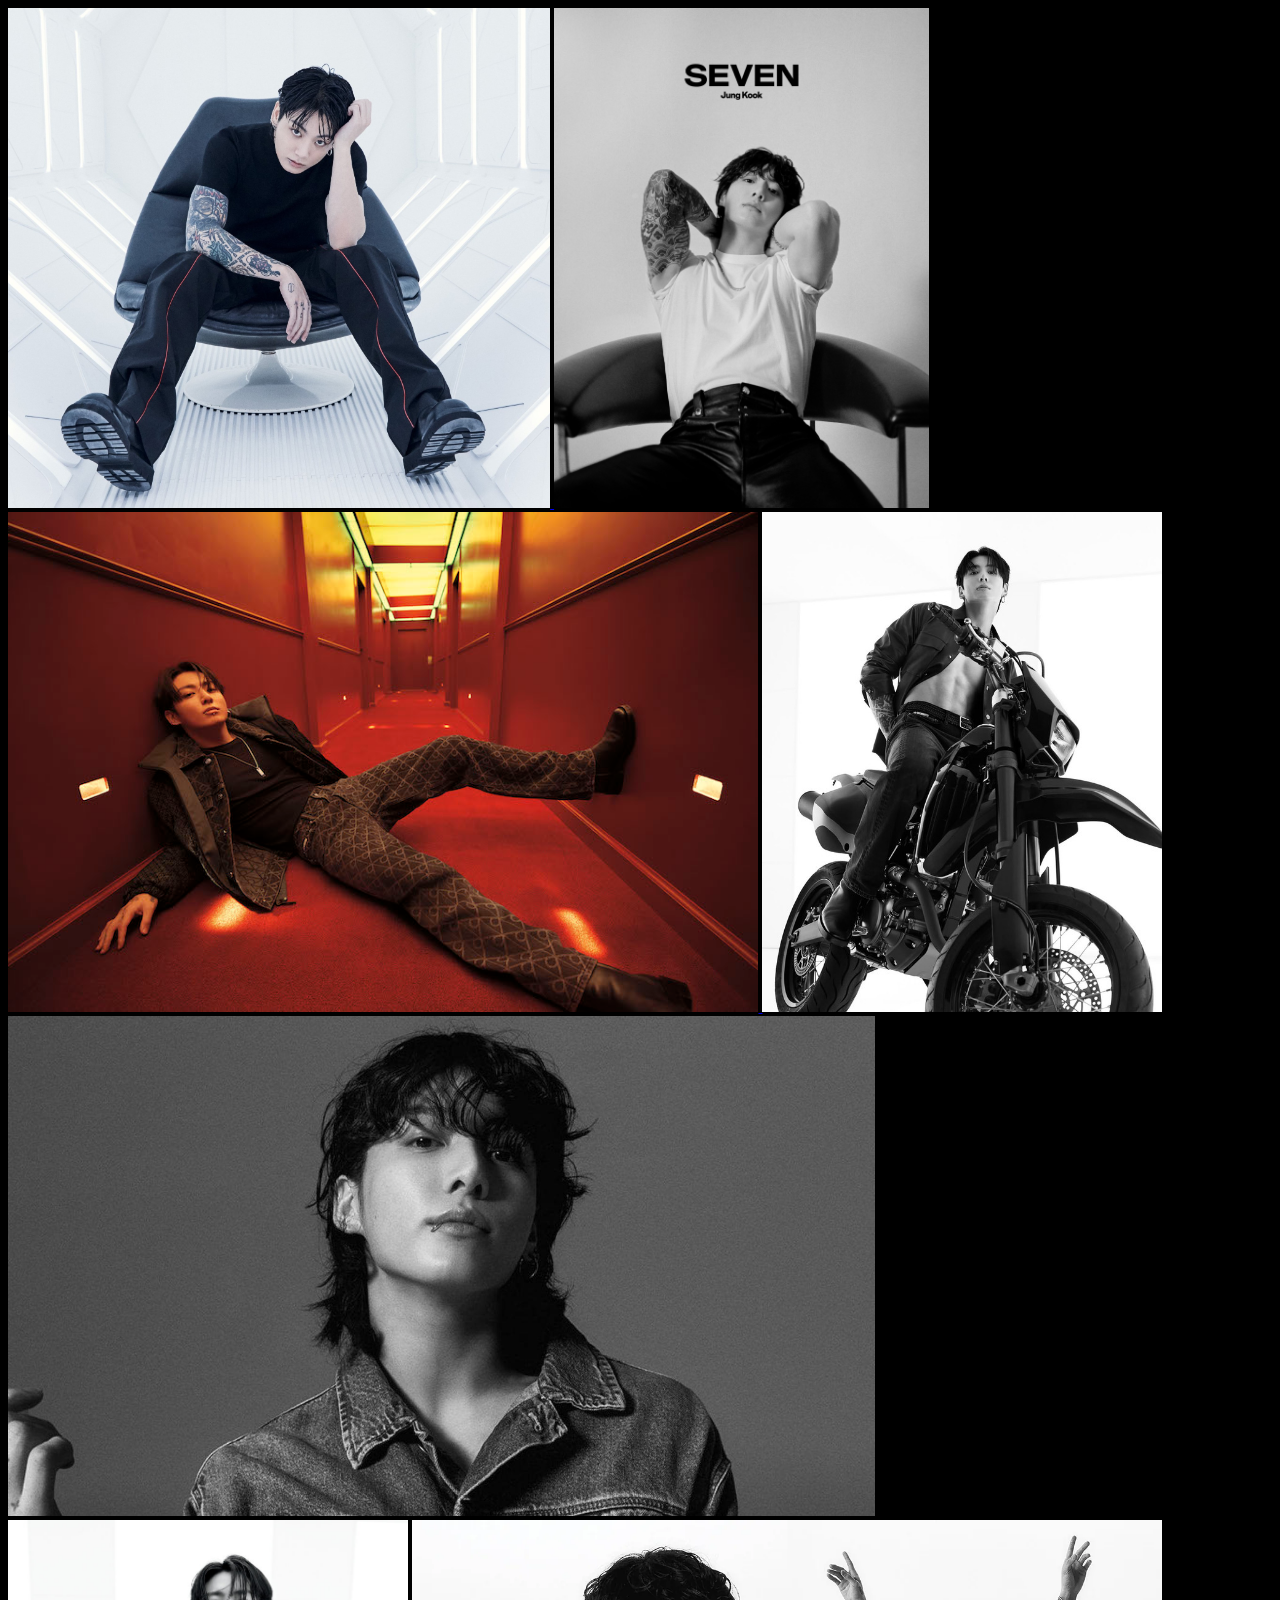
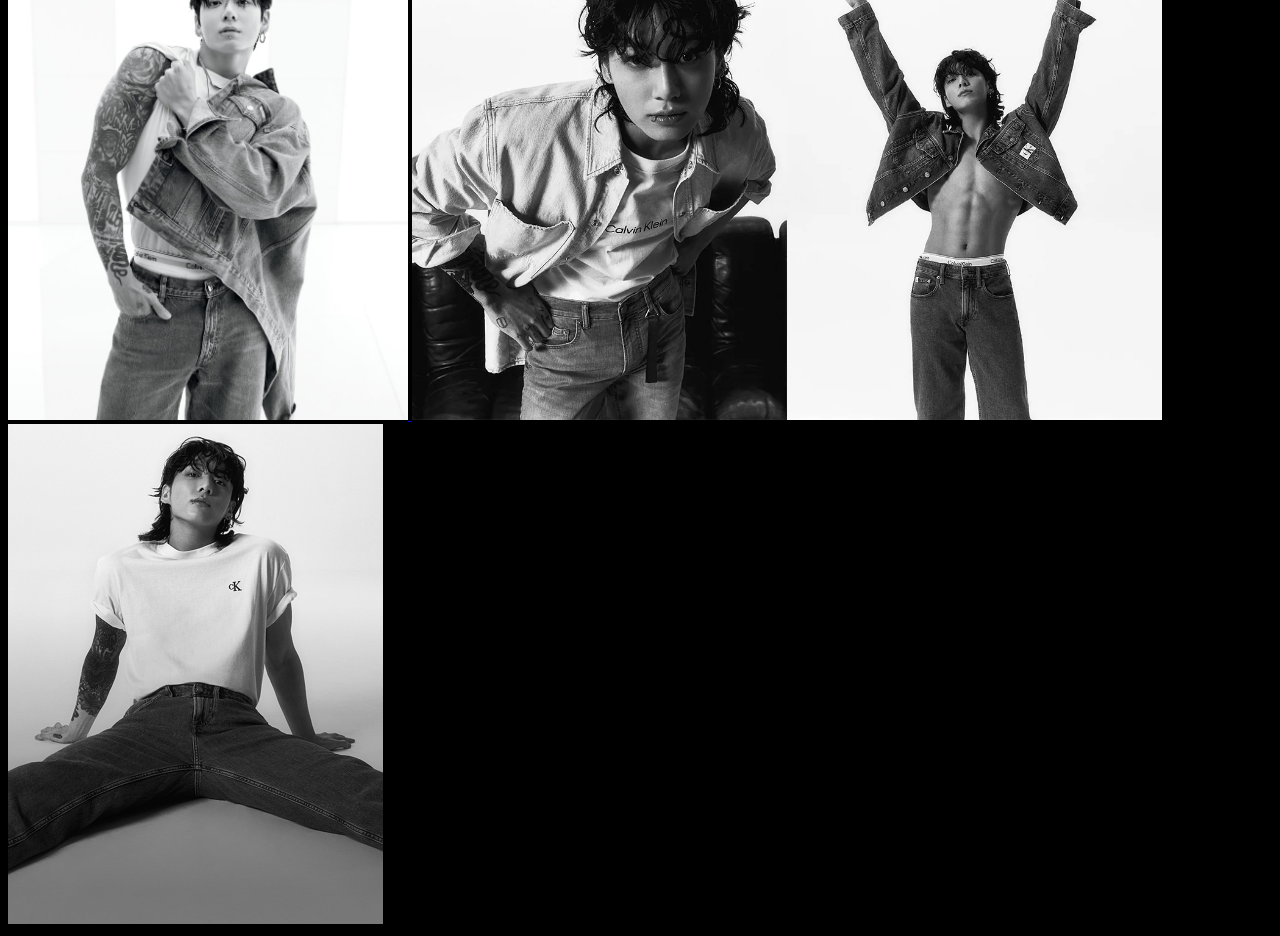
==== Galeria.html @ a13ddfb8 "first commit" ====
<!DOCTYPE html>
<html lang="es">
<head>
    <meta charset="UTF-8">
    <meta name="viewport" content="width=device-width, initial-scale=1.0">
    <title>Junkoong</title>

    <style> 
        body {background-color: rgb(0, 0, 0);}
    </style>
</head>
<body>
    <a href="index.html" target="_blank"> <img src="images/junk.jpeg" alt="aqui va una imagen de kook" width="auto" height="500">
    <a href="index.html" target="_blank"> <img src="images/kook.jpeg" alt="aqui va una imagen de kook" width="auto" height="500">
    <a href="index.html" target="_blank"> <img src="images/jk.jpg" alt="aqui va una imagen de kook" width="auto" height="500">
    <a href="index.html" target="_blank"> <img src="images/kooki.jpeg" alt="aqui va una imagen de kook" width="auto" height="500">
    <a href="index.html" target="_blank"> <img src="images/j.jpg" alt="aqui va una imagen de kook" width="867" height="500">
    <a href="index.html" target="_blank"> <img src="images/jun.jpg" alt="aqui va una imagen de kook" width="auto" height="500">
    <a href="index.html" target="_blank"> <img src="images/ck.jpg" alt="aqui va una imagen de kook" width="auto" height="500">
    <a href="index.html" target="_blank"> <img src="images/koo.jpg" alt="aqui va una imagen de kook" width="auto" height="500">
    </a>
</body>
</body>
</html>
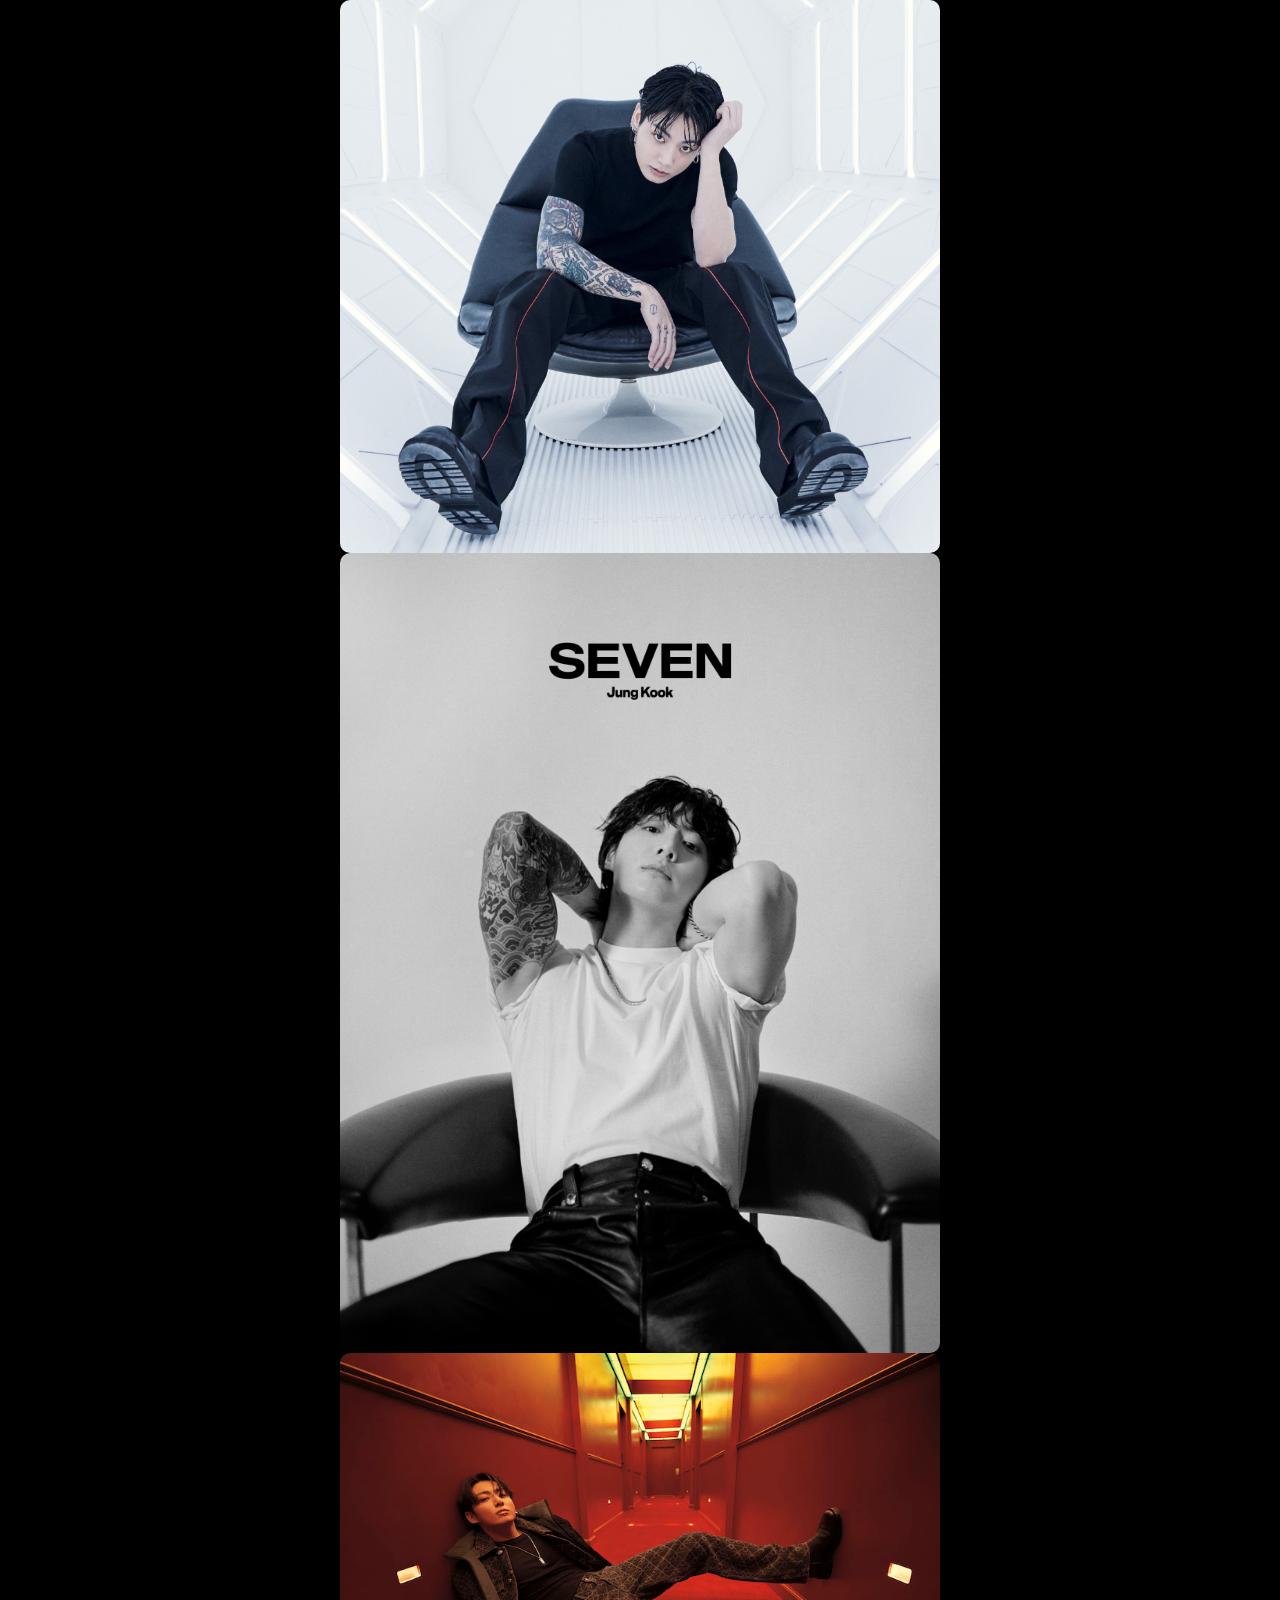
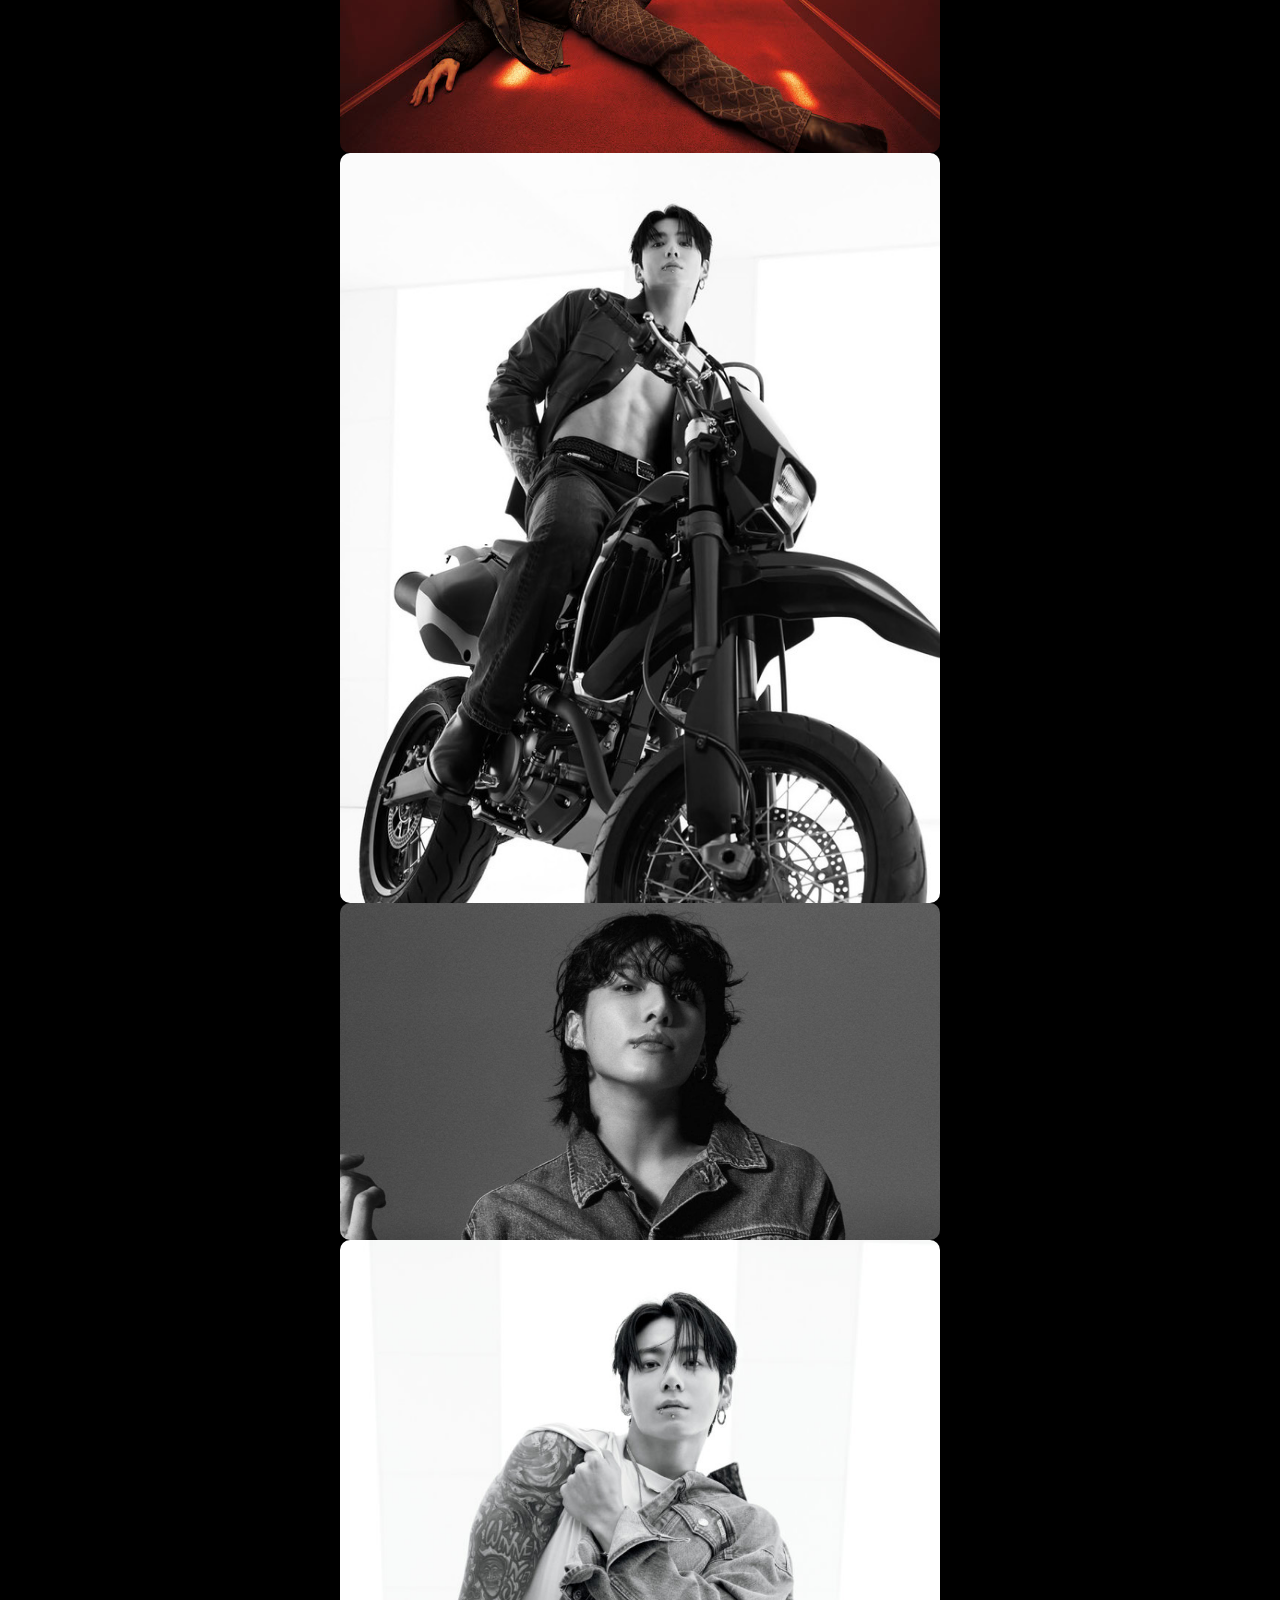
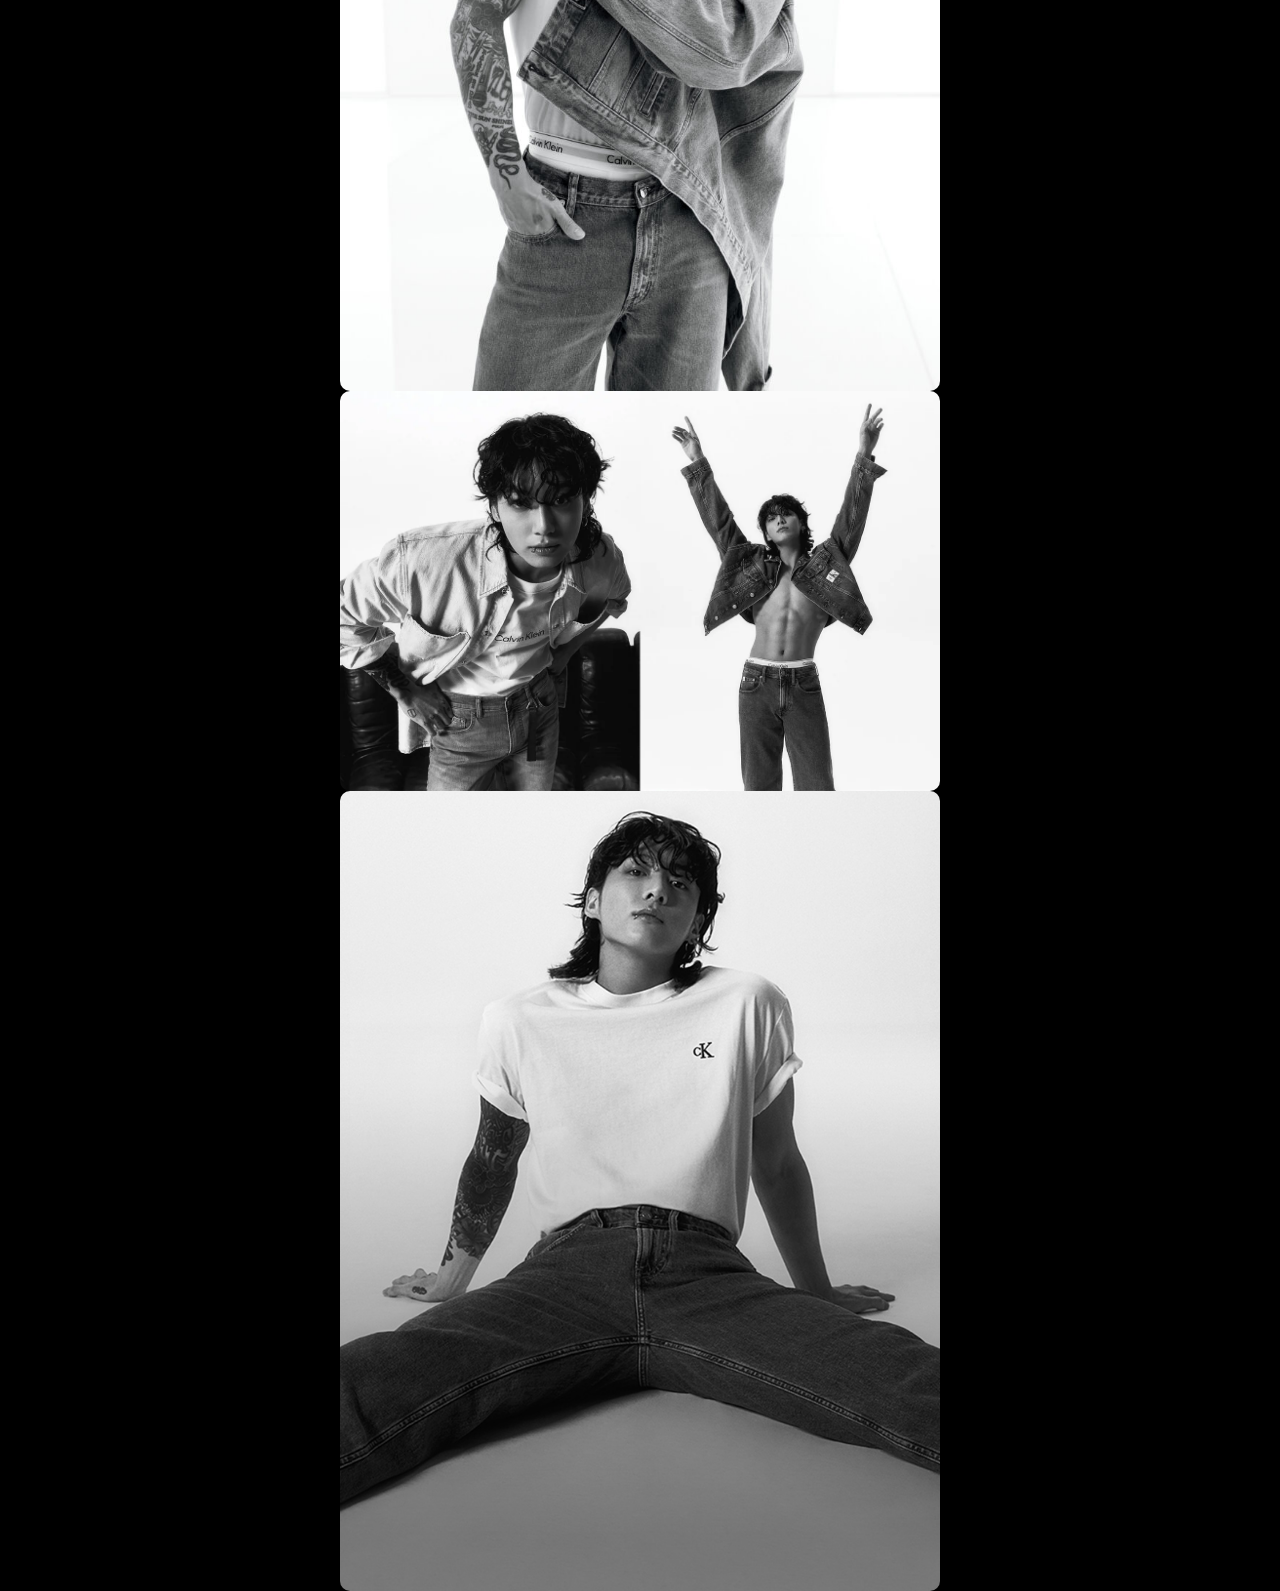
==== commit 6a341922: "HOLA" ====
--- a/Galeria.html
+++ b/Galeria.html
@@ -3,6 +3,7 @@
 <head>
     <meta charset="UTF-8">
     <meta name="viewport" content="width=device-width, initial-scale=1.0">
+    <link rel="stylesheet" href="estilo.css">
     <title>Junkoong</title>
 
     <style> 
@@ -20,5 +21,4 @@
     <a href="index.html" target="_blank"> <img src="images/koo.jpg" alt="aqui va una imagen de kook" width="auto" height="500">
     </a>
 </body>
-</body>
 </html>
--- a/estilo.css
+++ b/estilo.css
@@ -0,0 +1,122 @@
+       @import url('https://fonts.googleapis.com/css2?family=Acme&family=Arvo:ital,wght@0,400;0,700;1,400;1,700&family=Bungee&family=Caprasimo&family=Open+Sans:ital,wght@0,300..800;1,300..800&display=swap');
+
+       html, body {
+            height: 100%;
+            margin: 0;
+            padding: 0;
+        }
+
+        iframe {
+            width: 95%;
+            border: 1%;  
+        }
+
+        img {
+            width: 100%;
+            max-width: 600px;
+            height: auto; 
+            display: block;
+            margin: 0 auto;
+            border-radius: 10px;
+        }
+        
+        body {
+            background-color: #050A15;
+            font-family: "Bungee", sans-serif;
+        }
+
+        nav {
+            display: flex;
+            justify-content: center;
+            align-items: center;
+            gap: 15px;
+            padding: 15px;
+            flex-wrap: wrap;
+        }
+
+        nav ol {
+            display: flex;
+            list-style: none;
+            padding: 0;
+            margin: 0;
+            gap: 15px;
+        }
+
+        nav a {
+            display: inline-block;
+            padding: 10px 14px;
+            text-decoration: none;
+            color: #2b4ce2;
+            background-color: #f0fffa;
+            border: 3px solid #2b4ce2;
+            border-radius: 8px;
+            font-family: "Bungee", sans-serif;
+            font-weight: 400;
+            font-size: 16px;
+            transition: all 0.3s ease;
+            box-shadow: 0 4px 6px rgba(31, 4, 185, 0.979);
+        }
+
+        nav a:hover {
+            background-color: #0D1D3A;
+            color: rgb(255, 255, 255);
+            text-align: center;
+            transform: translateY(-2px);
+            box-shadow: 0 6px 8px rgba(59, 132, 180, 0.918);
+        }
+
+        nav a:active {
+            transform: translateY(0);
+            box-shadow: 0 2px 4px rgb(121, 13, 13);
+        }
+
+        h1 {
+            color: #1E4285;
+            text-align: center;
+            text-decoration: underline;
+            font-family: "Bungee", sans-serif;
+        }
+
+        h2 {
+            color: #163060;
+            text-align: center;
+            font-family: "Bungee", sans-serif;
+        }
+
+        p {
+            color: #0D1D3A;
+            font-size: large;
+            text-align: justify;
+            padding: 10px 20px;
+        }
+
+        .grid-container {
+            display: grid;
+            grid-template-rows: auto 1fr;
+            width: 100%;
+            gap: 15px;
+            justify-items: center;
+            padding-bottom: 30px;
+        }
+
+        .item {
+            width: 500px;
+            padding: 2em;
+            background-color: var(--primary-color);
+            color: white;
+            border-radius: 10px;
+            text-align: center;
+            font-size: 1.5rem;
+        }
+
+        .frame1 {
+            width: 100%;
+            height: 120px;
+            border: none;
+        }
+
+        .frame2 {
+            width: 100%;
+            height: calc(100vh - 120px);
+            border: none;
+        }
